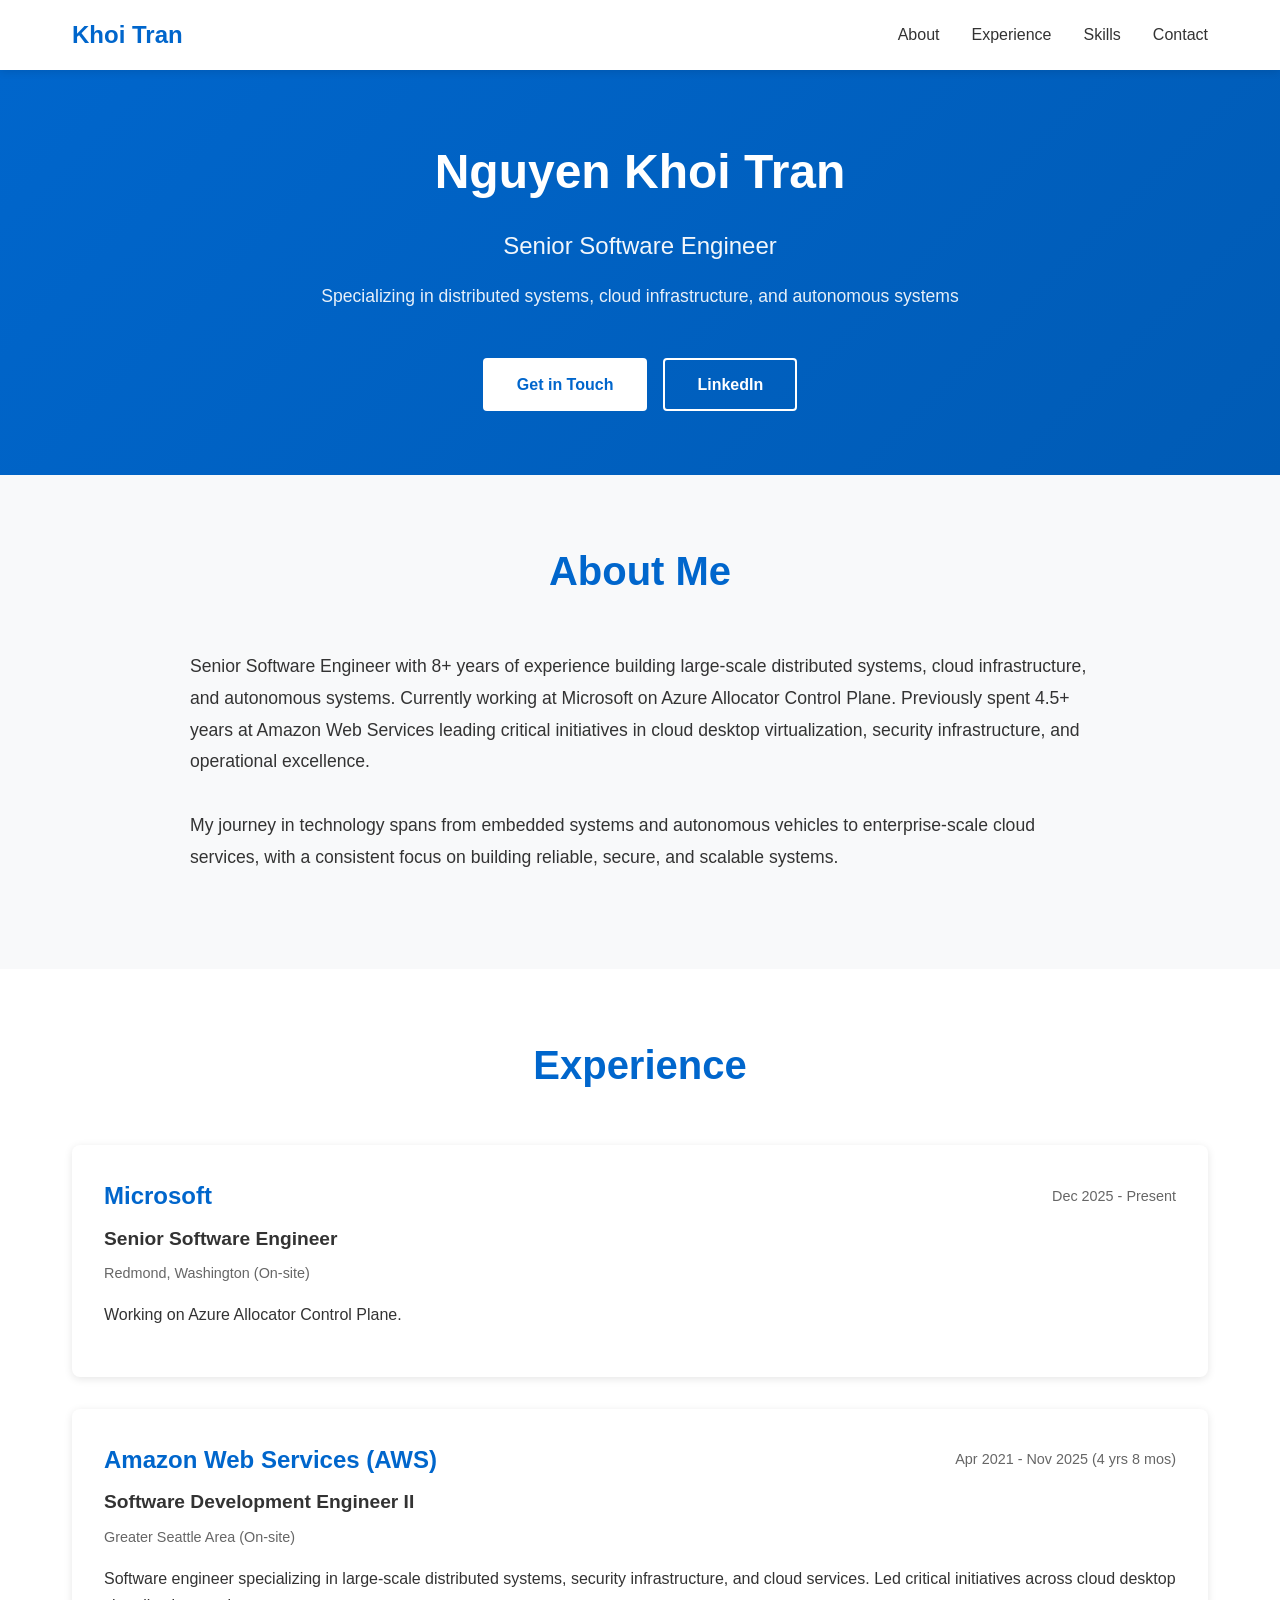
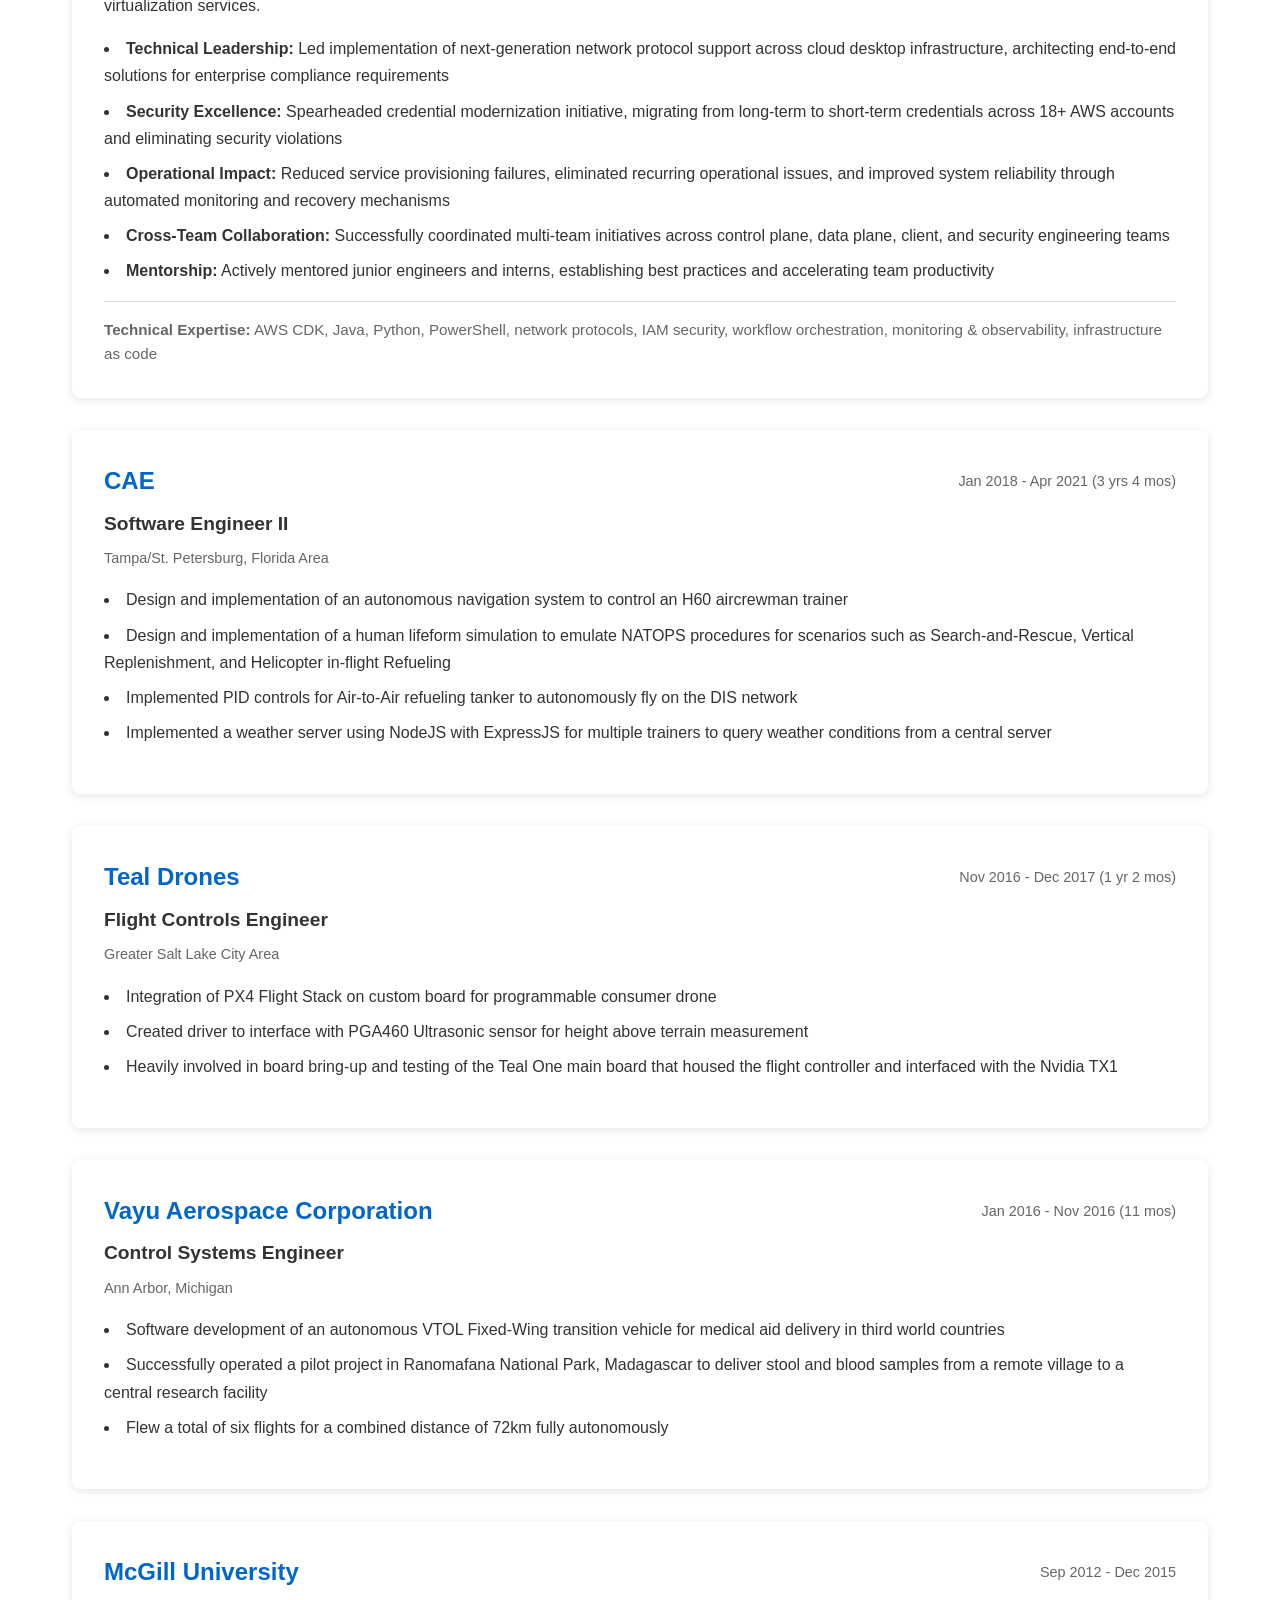
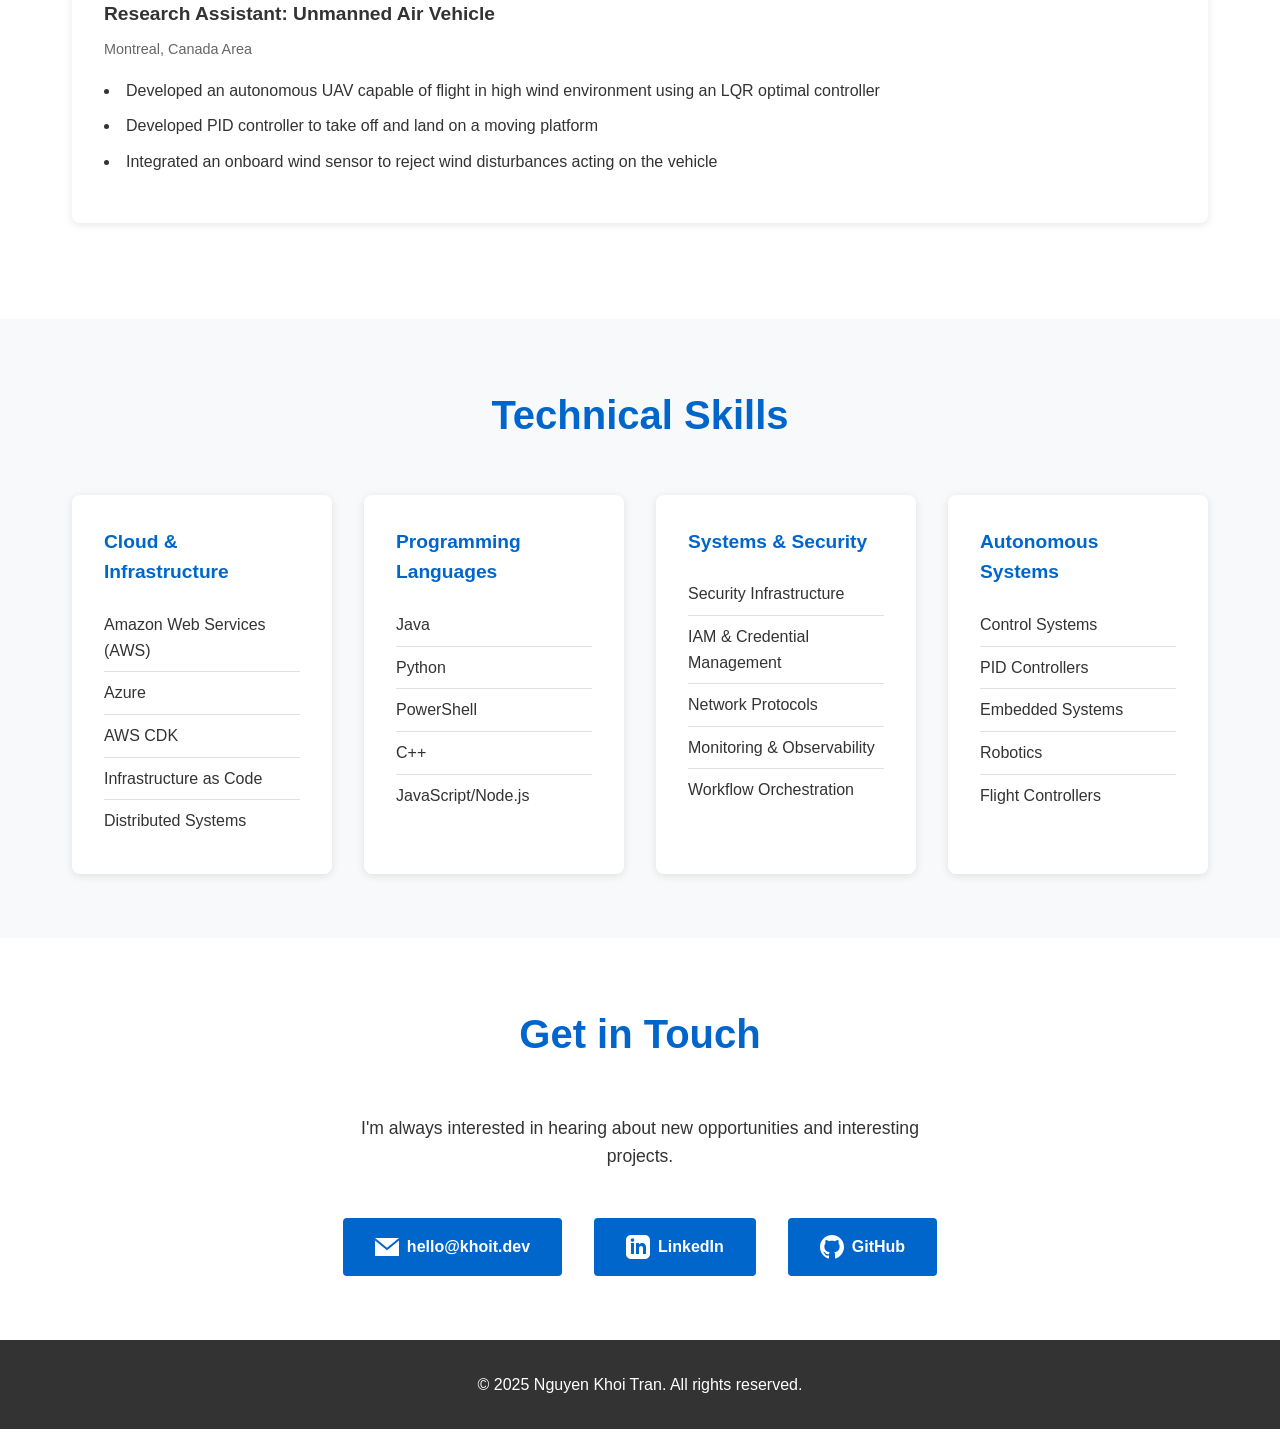
==== index.html @ 95dcb9d6 "Add personal website" ====
<!DOCTYPE html>
<html lang="en">
<head>
    <meta charset="UTF-8">
    <meta name="viewport" content="width=device-width, initial-scale=1.0">
    <meta name="description" content="Nguyen Khoi Tran - Senior Software Engineer specializing in distributed systems, cloud infrastructure, and autonomous systems.">
    <title>Nguyen Khoi Tran - Senior Software Engineer</title>
    <link rel="stylesheet" href="styles.css">
</head>
<body>
    <header>
        <nav>
            <div class="nav-container">
                <h1 class="logo">Khoi Tran</h1>
                <ul class="nav-links">
                    <li><a href="#about">About</a></li>
                    <li><a href="#experience">Experience</a></li>
                    <li><a href="#skills">Skills</a></li>
                    <li><a href="#contact">Contact</a></li>
                </ul>
            </div>
        </nav>
    </header>

    <main>
        <!-- Hero Section -->
        <section id="hero">
            <div class="container">
                <h1 class="hero-title">Nguyen Khoi Tran</h1>
                <p class="hero-subtitle">Senior Software Engineer</p>
                <p class="hero-description">Specializing in distributed systems, cloud infrastructure, and autonomous systems</p>
                <div class="hero-buttons">
                    <a href="#contact" class="btn btn-primary">Get in Touch</a>
                    <a href="https://www.linkedin.com/in/nktran/" target="_blank" class="btn btn-secondary">LinkedIn</a>
                </div>
            </div>
        </section>

        <!-- About Section -->
        <section id="about">
            <div class="container">
                <h2 class="section-title">About Me</h2>
                <p class="about-text">
                    Senior Software Engineer with 8+ years of experience building large-scale distributed systems, 
                    cloud infrastructure, and autonomous systems. Currently working at Microsoft on Azure Allocator Control Plane. 
                    Previously spent 4.5+ years at Amazon Web Services leading critical initiatives in cloud desktop virtualization, 
                    security infrastructure, and operational excellence.
                </p>
                <p class="about-text">
                    My journey in technology spans from embedded systems and autonomous vehicles to enterprise-scale 
                    cloud services, with a consistent focus on building reliable, secure, and scalable systems.
                </p>
            </div>
        </section>

        <!-- Experience Section -->
        <section id="experience">
            <div class="container">
                <h2 class="section-title">Experience</h2>
                
                <div class="experience-item">
                    <div class="company-header">
                        <h3>Microsoft</h3>
                        <span class="duration">Dec 2025 - Present</span>
                    </div>
                    <h4>Senior Software Engineer</h4>
                    <p class="location">Redmond, Washington (On-site)</p>
                    <p class="description">Working on Azure Allocator Control Plane.</p>
                </div>

                <div class="experience-item">
                    <div class="company-header">
                        <h3>Amazon Web Services (AWS)</h3>
                        <span class="duration">Apr 2021 - Nov 2025 (4 yrs 8 mos)</span>
                    </div>
                    <h4>Software Development Engineer II</h4>
                    <p class="location">Greater Seattle Area (On-site)</p>
                    <p class="description">
                        Software engineer specializing in large-scale distributed systems, security infrastructure, 
                        and cloud services. Led critical initiatives across cloud desktop virtualization services.
                    </p>
                    <ul class="achievements">
                        <li><strong>Technical Leadership:</strong> Led implementation of next-generation network protocol 
                            support across cloud desktop infrastructure, architecting end-to-end solutions for enterprise 
                            compliance requirements</li>
                        <li><strong>Security Excellence:</strong> Spearheaded credential modernization initiative, 
                            migrating from long-term to short-term credentials across 18+ AWS accounts and eliminating 
                            security violations</li>
                        <li><strong>Operational Impact:</strong> Reduced service provisioning failures, eliminated 
                            recurring operational issues, and improved system reliability through automated monitoring 
                            and recovery mechanisms</li>
                        <li><strong>Cross-Team Collaboration:</strong> Successfully coordinated multi-team initiatives 
                            across control plane, data plane, client, and security engineering teams</li>
                        <li><strong>Mentorship:</strong> Actively mentored junior engineers and interns, establishing 
                            best practices and accelerating team productivity</li>
                    </ul>
                    <p class="tech-stack"><strong>Technical Expertise:</strong> AWS CDK, Java, Python, PowerShell, 
                        network protocols, IAM security, workflow orchestration, monitoring & observability, 
                        infrastructure as code</p>
                </div>

                <div class="experience-item">
                    <div class="company-header">
                        <h3>CAE</h3>
                        <span class="duration">Jan 2018 - Apr 2021 (3 yrs 4 mos)</span>
                    </div>
                    <h4>Software Engineer II</h4>
                    <p class="location">Tampa/St. Petersburg, Florida Area</p>
                    <ul class="achievements">
                        <li>Design and implementation of an autonomous navigation system to control an H60 aircrewman trainer</li>
                        <li>Design and implementation of a human lifeform simulation to emulate NATOPS procedures for 
                            scenarios such as Search-and-Rescue, Vertical Replenishment, and Helicopter in-flight Refueling</li>
                        <li>Implemented PID controls for Air-to-Air refueling tanker to autonomously fly on the DIS network</li>
                        <li>Implemented a weather server using NodeJS with ExpressJS for multiple trainers to query 
                            weather conditions from a central server</li>
                    </ul>
                </div>

                <div class="experience-item">
                    <div class="company-header">
                        <h3>Teal Drones</h3>
                        <span class="duration">Nov 2016 - Dec 2017 (1 yr 2 mos)</span>
                    </div>
                    <h4>Flight Controls Engineer</h4>
                    <p class="location">Greater Salt Lake City Area</p>
                    <ul class="achievements">
                        <li>Integration of PX4 Flight Stack on custom board for programmable consumer drone</li>
                        <li>Created driver to interface with PGA460 Ultrasonic sensor for height above terrain measurement</li>
                        <li>Heavily involved in board bring-up and testing of the Teal One main board that housed the 
                            flight controller and interfaced with the Nvidia TX1</li>
                    </ul>
                </div>

                <div class="experience-item">
                    <div class="company-header">
                        <h3>Vayu Aerospace Corporation</h3>
                        <span class="duration">Jan 2016 - Nov 2016 (11 mos)</span>
                    </div>
                    <h4>Control Systems Engineer</h4>
                    <p class="location">Ann Arbor, Michigan</p>
                    <ul class="achievements">
                        <li>Software development of an autonomous VTOL Fixed-Wing transition vehicle for medical aid 
                            delivery in third world countries</li>
                        <li>Successfully operated a pilot project in Ranomafana National Park, Madagascar to deliver 
                            stool and blood samples from a remote village to a central research facility</li>
                        <li>Flew a total of six flights for a combined distance of 72km fully autonomously</li>
                    </ul>
                </div>

                <div class="experience-item">
                    <div class="company-header">
                        <h3>McGill University</h3>
                        <span class="duration">Sep 2012 - Dec 2015</span>
                    </div>
                    <h4>Research Assistant: Unmanned Air Vehicle</h4>
                    <p class="location">Montreal, Canada Area</p>
                    <ul class="achievements">
                        <li>Developed an autonomous UAV capable of flight in high wind environment using an LQR optimal controller</li>
                        <li>Developed PID controller to take off and land on a moving platform</li>
                        <li>Integrated an onboard wind sensor to reject wind disturbances acting on the vehicle</li>
                    </ul>
                </div>
            </div>
        </section>

        <!-- Skills Section -->
        <section id="skills">
            <div class="container">
                <h2 class="section-title">Technical Skills</h2>
                <div class="skills-grid">
                    <div class="skill-category">
                        <h3>Cloud & Infrastructure</h3>
                        <ul>
                            <li>Amazon Web Services (AWS)</li>
                            <li>Azure</li>
                            <li>AWS CDK</li>
                            <li>Infrastructure as Code</li>
                            <li>Distributed Systems</li>
                        </ul>
                    </div>
                    <div class="skill-category">
                        <h3>Programming Languages</h3>
                        <ul>
                            <li>Java</li>
                            <li>Python</li>
                            <li>PowerShell</li>
                            <li>C++</li>
                            <li>JavaScript/Node.js</li>
                        </ul>
                    </div>
                    <div class="skill-category">
                        <h3>Systems & Security</h3>
                        <ul>
                            <li>Security Infrastructure</li>
                            <li>IAM & Credential Management</li>
                            <li>Network Protocols</li>
                            <li>Monitoring & Observability</li>
                            <li>Workflow Orchestration</li>
                        </ul>
                    </div>
                    <div class="skill-category">
                        <h3>Autonomous Systems</h3>
                        <ul>
                            <li>Control Systems</li>
                            <li>PID Controllers</li>
                            <li>Embedded Systems</li>
                            <li>Robotics</li>
                            <li>Flight Controllers</li>
                        </ul>
                    </div>
                </div>
            </div>
        </section>

        <!-- Contact Section -->
        <section id="contact">
            <div class="container">
                <h2 class="section-title">Get in Touch</h2>
                <p class="contact-text">
                    I'm always interested in hearing about new opportunities and interesting projects.
                </p>
                <div class="contact-links">
                    <a href="mailto:hello@khoit.dev" class="contact-link">
                        <svg width="24" height="24" viewBox="0 0 24 24" fill="currentColor">
                            <path d="M12 12.713l-11.985-9.713h23.97l-11.985 9.713zm0 2.574l-12-9.725v15.438h24v-15.438l-12 9.725z"/>
                        </svg>
                        hello@khoit.dev
                    </a>
                    <a href="https://www.linkedin.com/in/nktran/" target="_blank" class="contact-link">
                        <svg width="24" height="24" viewBox="0 0 24 24" fill="currentColor">
                            <path d="M19 0h-14c-2.761 0-5 2.239-5 5v14c0 2.761 2.239 5 5 5h14c2.762 0 5-2.239 5-5v-14c0-2.761-2.238-5-5-5zm-11 19h-3v-11h3v11zm-1.5-12.268c-.966 0-1.75-.79-1.75-1.764s.784-1.764 1.75-1.764 1.75.79 1.75 1.764-.783 1.764-1.75 1.764zm13.5 12.268h-3v-5.604c0-3.368-4-3.113-4 0v5.604h-3v-11h3v1.765c1.396-2.586 7-2.777 7 2.476v6.759z"/>
                        </svg>
                        LinkedIn
                    </a>
                    <a href="https://github.com/nkhoit" target="_blank" class="contact-link">
                        <svg width="24" height="24" viewBox="0 0 24 24" fill="currentColor">
                            <path d="M12 0c-6.626 0-12 5.373-12 12 0 5.302 3.438 9.8 8.207 11.387.599.111.793-.261.793-.577v-2.234c-3.338.726-4.033-1.416-4.033-1.416-.546-1.387-1.333-1.756-1.333-1.756-1.089-.745.083-.729.083-.729 1.205.084 1.839 1.237 1.839 1.237 1.07 1.834 2.807 1.304 3.492.997.107-.775.418-1.305.762-1.604-2.665-.305-5.467-1.334-5.467-5.931 0-1.311.469-2.381 1.236-3.221-.124-.303-.535-1.524.117-3.176 0 0 1.008-.322 3.301 1.23.957-.266 1.983-.399 3.003-.404 1.02.005 2.047.138 3.006.404 2.291-1.552 3.297-1.23 3.297-1.23.653 1.653.242 2.874.118 3.176.77.84 1.235 1.911 1.235 3.221 0 4.609-2.807 5.624-5.479 5.921.43.372.823 1.102.823 2.222v3.293c0 .319.192.694.801.576 4.765-1.589 8.199-6.086 8.199-11.386 0-6.627-5.373-12-12-12z"/>
                        </svg>
                        GitHub
                    </a>
                </div>
            </div>
        </section>
    </main>

    <footer>
        <div class="container">
            <p>&copy; 2025 Nguyen Khoi Tran. All rights reserved.</p>
        </div>
    </footer>

    <script src="script.js"></script>
</body>
</html>
---- styles.css ----
/* CSS Variables */
:root {
    --primary-color: #0066cc;
    --secondary-color: #005bb5;
    --text-color: #333;
    --text-light: #666;
    --background: #ffffff;
    --background-alt: #f8f9fa;
    --border-color: #e0e0e0;
    --shadow: 0 2px 8px rgba(0, 0, 0, 0.1);
    --shadow-hover: 0 4px 16px rgba(0, 0, 0, 0.15);
    --max-width: 1200px;
    --spacing-xs: 0.5rem;
    --spacing-sm: 1rem;
    --spacing-md: 2rem;
    --spacing-lg: 3rem;
    --spacing-xl: 4rem;
}

/* Reset and Base Styles */
* {
    margin: 0;
    padding: 0;
    box-sizing: border-box;
}

html {
    scroll-behavior: smooth;
}

body {
    font-family: -apple-system, BlinkMacSystemFont, 'Segoe UI', Roboto, Oxygen, Ubuntu, Cantarell, sans-serif;
    line-height: 1.6;
    color: var(--text-color);
    background-color: var(--background);
}

.container {
    max-width: var(--max-width);
    margin: 0 auto;
    padding: 0 var(--spacing-md);
}

/* Header and Navigation */
header {
    background-color: var(--background);
    box-shadow: var(--shadow);
    position: sticky;
    top: 0;
    z-index: 1000;
}

.nav-container {
    max-width: var(--max-width);
    margin: 0 auto;
    padding: var(--spacing-sm) var(--spacing-md);
    display: flex;
    justify-content: space-between;
    align-items: center;
}

.logo {
    font-size: 1.5rem;
    font-weight: 700;
    color: var(--primary-color);
}

.nav-links {
    display: flex;
    list-style: none;
    gap: var(--spacing-md);
}

.nav-links a {
    text-decoration: none;
    color: var(--text-color);
    font-weight: 500;
    transition: color 0.3s ease;
}

.nav-links a:hover {
    color: var(--primary-color);
}

/* Hero Section */
#hero {
    background: linear-gradient(135deg, #0066cc 0%, #005bb5 100%);
    color: white;
    padding: var(--spacing-xl) 0;
    text-align: center;
}

.hero-title {
    font-size: 3rem;
    font-weight: 700;
    margin-bottom: var(--spacing-sm);
}

.hero-subtitle {
    font-size: 1.5rem;
    margin-bottom: var(--spacing-sm);
    opacity: 0.95;
}

.hero-description {
    font-size: 1.1rem;
    margin-bottom: var(--spacing-lg);
    opacity: 0.9;
}

.hero-buttons {
    display: flex;
    gap: var(--spacing-sm);
    justify-content: center;
    flex-wrap: wrap;
}

/* Buttons */
.btn {
    display: inline-block;
    padding: 0.75rem 2rem;
    border-radius: 4px;
    text-decoration: none;
    font-weight: 600;
    transition: all 0.3s ease;
    border: 2px solid transparent;
}

.btn-primary {
    background-color: white;
    color: var(--primary-color);
}

.btn-primary:hover {
    transform: translateY(-2px);
    box-shadow: var(--shadow-hover);
}

.btn-secondary {
    background-color: transparent;
    color: white;
    border-color: white;
}

.btn-secondary:hover {
    background-color: white;
    color: var(--primary-color);
}

/* Section Styles */
section {
    padding: var(--spacing-xl) 0;
}

section:nth-child(even) {
    background-color: var(--background-alt);
}

.section-title {
    font-size: 2.5rem;
    font-weight: 700;
    margin-bottom: var(--spacing-lg);
    text-align: center;
    color: var(--primary-color);
}

/* About Section */
.about-text {
    font-size: 1.1rem;
    line-height: 1.8;
    margin-bottom: var(--spacing-md);
    max-width: 900px;
    margin-left: auto;
    margin-right: auto;
}

/* Experience Section */
.experience-item {
    background-color: var(--background);
    border-radius: 8px;
    padding: var(--spacing-md);
    margin-bottom: var(--spacing-md);
    box-shadow: var(--shadow);
    transition: transform 0.3s ease, box-shadow 0.3s ease;
}

.experience-item:hover {
    transform: translateY(-4px);
    box-shadow: var(--shadow-hover);
}

.company-header {
    display: flex;
    justify-content: space-between;
    align-items: center;
    margin-bottom: var(--spacing-xs);
    flex-wrap: wrap;
    gap: var(--spacing-sm);
}

.company-header h3 {
    font-size: 1.5rem;
    color: var(--primary-color);
}

.duration {
    color: var(--text-light);
    font-size: 0.9rem;
    font-weight: 500;
}

.experience-item h4 {
    font-size: 1.2rem;
    margin-bottom: var(--spacing-xs);
    color: var(--text-color);
}

.location {
    color: var(--text-light);
    font-size: 0.9rem;
    margin-bottom: var(--spacing-sm);
}

.description {
    margin-bottom: var(--spacing-sm);
    line-height: 1.7;
}

.achievements {
    list-style-position: inside;
    margin-bottom: var(--spacing-sm);
}

.achievements li {
    margin-bottom: var(--spacing-xs);
    line-height: 1.7;
}

.tech-stack {
    margin-top: var(--spacing-sm);
    padding-top: var(--spacing-sm);
    border-top: 1px solid var(--border-color);
    color: var(--text-light);
    font-size: 0.95rem;
}

/* Skills Section */
.skills-grid {
    display: grid;
    grid-template-columns: repeat(auto-fit, minmax(250px, 1fr));
    gap: var(--spacing-md);
    margin-top: var(--spacing-md);
}

.skill-category {
    background-color: var(--background);
    padding: var(--spacing-md);
    border-radius: 8px;
    box-shadow: var(--shadow);
}

.skill-category h3 {
    color: var(--primary-color);
    margin-bottom: var(--spacing-sm);
    font-size: 1.2rem;
}

.skill-category ul {
    list-style: none;
}

.skill-category li {
    padding: var(--spacing-xs) 0;
    border-bottom: 1px solid var(--border-color);
}

.skill-category li:last-child {
    border-bottom: none;
}

/* Contact Section */
.contact-text {
    text-align: center;
    font-size: 1.1rem;
    margin-bottom: var(--spacing-lg);
    max-width: 600px;
    margin-left: auto;
    margin-right: auto;
}

.contact-links {
    display: flex;
    justify-content: center;
    gap: var(--spacing-md);
    flex-wrap: wrap;
}

.contact-link {
    display: flex;
    align-items: center;
    gap: var(--spacing-xs);
    padding: var(--spacing-sm) var(--spacing-md);
    background-color: var(--primary-color);
    color: white;
    text-decoration: none;
    border-radius: 4px;
    font-weight: 600;
    transition: all 0.3s ease;
}

.contact-link:hover {
    background-color: var(--secondary-color);
    transform: translateY(-2px);
    box-shadow: var(--shadow-hover);
}

/* Footer */
footer {
    background-color: var(--text-color);
    color: white;
    text-align: center;
    padding: var(--spacing-md) 0;
}

/* Responsive Design */
@media (max-width: 768px) {
    .nav-container {
        flex-direction: column;
        gap: var(--spacing-sm);
    }

    .nav-links {
        flex-wrap: wrap;
        justify-content: center;
        gap: var(--spacing-sm);
    }

    .hero-title {
        font-size: 2rem;
    }

    .hero-subtitle {
        font-size: 1.2rem;
    }

    .section-title {
        font-size: 2rem;
    }

    .company-header {
        flex-direction: column;
        align-items: flex-start;
    }

    .skills-grid {
        grid-template-columns: 1fr;
    }
}

@media (max-width: 480px) {
    .hero-title {
        font-size: 1.5rem;
    }

    .container {
        padding: 0 var(--spacing-sm);
    }

    .experience-item {
        padding: var(--spacing-sm);
    }
}
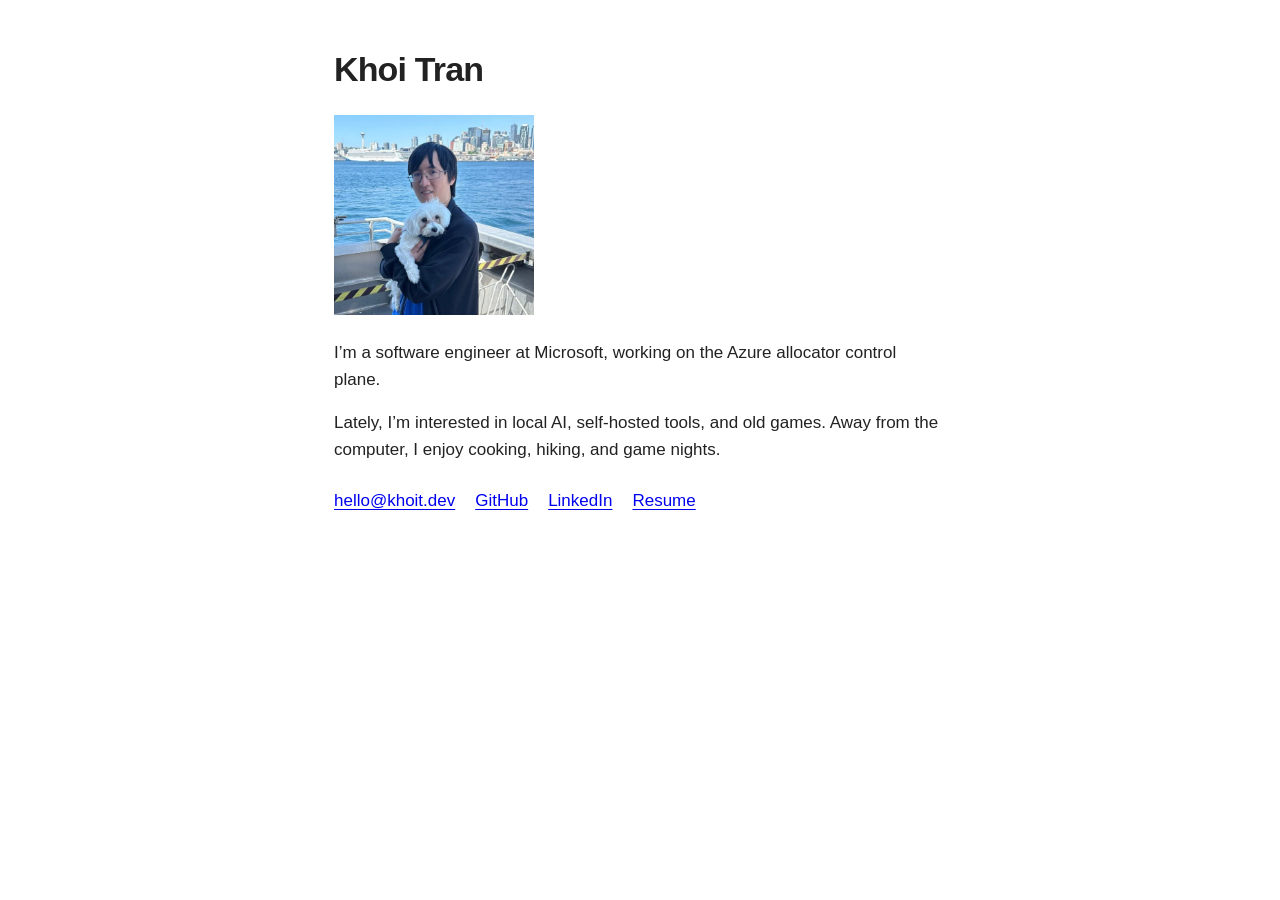
==== commit 2c060055: "Build minimal personal homepage and brief resume" ====
--- a/index.html
+++ b/index.html
@@ -1,254 +1,26 @@
 <!DOCTYPE html>
 <html lang="en">
 <head>
-    <meta charset="UTF-8">
-    <meta name="viewport" content="width=device-width, initial-scale=1.0">
-    <meta name="description" content="Nguyen Khoi Tran - Senior Software Engineer specializing in distributed systems, cloud infrastructure, and autonomous systems.">
-    <title>Nguyen Khoi Tran - Senior Software Engineer</title>
-    <link rel="stylesheet" href="styles.css">
+    <meta charset="utf-8">
+    <meta name="viewport" content="width=device-width, initial-scale=1">
+    <meta name="description" content="Khoi Tran — software engineer at Microsoft, interested in local AI, self-hosted tools, and old games.">
+    <title>Khoi Tran</title>
+    <link rel="stylesheet" href="/styles.css">
 </head>
 <body>
-    <header>
-        <nav>
-            <div class="nav-container">
-                <h1 class="logo">Khoi Tran</h1>
-                <ul class="nav-links">
-                    <li><a href="#about">About</a></li>
-                    <li><a href="#experience">Experience</a></li>
-                    <li><a href="#skills">Skills</a></li>
-                    <li><a href="#contact">Contact</a></li>
-                </ul>
-            </div>
+    <main class="home">
+        <h1>Khoi Tran</h1>
+        <img class="portrait" src="/assets/khoi-shiro.webp" width="580" height="580" alt="Khoi holding a small white dog on a boat, with Seattle in the background.">
+        <p>I’m a software engineer at Microsoft, working on the Azure allocator control plane.</p>
+        <p>Lately, I’m interested in local AI, self-hosted tools, and old games. Away from the computer, I enjoy cooking, hiking, and game nights.</p>
+        <nav aria-label="Contact and more">
+            <ul class="links">
+                <li><a href="mailto:hello@khoit.dev">hello@khoit.dev</a></li>
+                <li><a href="https://github.com/nkhoit">GitHub</a></li>
+                <li><a href="https://www.linkedin.com/in/nktran/">LinkedIn</a></li>
+                <li><a href="/resume/">Resume</a></li>
+            </ul>
         </nav>
-    </header>
-
-    <main>
-        <!-- Hero Section -->
-        <section id="hero">
-            <div class="container">
-                <h1 class="hero-title">Nguyen Khoi Tran</h1>
-                <p class="hero-subtitle">Senior Software Engineer</p>
-                <p class="hero-description">Specializing in distributed systems, cloud infrastructure, and autonomous systems</p>
-                <div class="hero-buttons">
-                    <a href="#contact" class="btn btn-primary">Get in Touch</a>
-                    <a href="https://www.linkedin.com/in/nktran/" target="_blank" class="btn btn-secondary">LinkedIn</a>
-                </div>
-            </div>
-        </section>
-
-        <!-- About Section -->
-        <section id="about">
-            <div class="container">
-                <h2 class="section-title">About Me</h2>
-                <p class="about-text">
-                    Senior Software Engineer with 8+ years of experience building large-scale distributed systems, 
-                    cloud infrastructure, and autonomous systems. Currently working at Microsoft on Azure Allocator Control Plane. 
-                    Previously spent 4.5+ years at Amazon Web Services leading critical initiatives in cloud desktop virtualization, 
-                    security infrastructure, and operational excellence.
-                </p>
-                <p class="about-text">
-                    My journey in technology spans from embedded systems and autonomous vehicles to enterprise-scale 
-                    cloud services, with a consistent focus on building reliable, secure, and scalable systems.
-                </p>
-            </div>
-        </section>
-
-        <!-- Experience Section -->
-        <section id="experience">
-            <div class="container">
-                <h2 class="section-title">Experience</h2>
-                
-                <div class="experience-item">
-                    <div class="company-header">
-                        <h3>Microsoft</h3>
-                        <span class="duration">Dec 2025 - Present</span>
-                    </div>
-                    <h4>Senior Software Engineer</h4>
-                    <p class="location">Redmond, Washington (On-site)</p>
-                    <p class="description">Working on Azure Allocator Control Plane.</p>
-                </div>
-
-                <div class="experience-item">
-                    <div class="company-header">
-                        <h3>Amazon Web Services (AWS)</h3>
-                        <span class="duration">Apr 2021 - Nov 2025 (4 yrs 8 mos)</span>
-                    </div>
-                    <h4>Software Development Engineer II</h4>
-                    <p class="location">Greater Seattle Area (On-site)</p>
-                    <p class="description">
-                        Software engineer specializing in large-scale distributed systems, security infrastructure, 
-                        and cloud services. Led critical initiatives across cloud desktop virtualization services.
-                    </p>
-                    <ul class="achievements">
-                        <li><strong>Technical Leadership:</strong> Led implementation of next-generation network protocol 
-                            support across cloud desktop infrastructure, architecting end-to-end solutions for enterprise 
-                            compliance requirements</li>
-                        <li><strong>Security Excellence:</strong> Spearheaded credential modernization initiative, 
-                            migrating from long-term to short-term credentials across 18+ AWS accounts and eliminating 
-                            security violations</li>
-                        <li><strong>Operational Impact:</strong> Reduced service provisioning failures, eliminated 
-                            recurring operational issues, and improved system reliability through automated monitoring 
-                            and recovery mechanisms</li>
-                        <li><strong>Cross-Team Collaboration:</strong> Successfully coordinated multi-team initiatives 
-                            across control plane, data plane, client, and security engineering teams</li>
-                        <li><strong>Mentorship:</strong> Actively mentored junior engineers and interns, establishing 
-                            best practices and accelerating team productivity</li>
-                    </ul>
-                    <p class="tech-stack"><strong>Technical Expertise:</strong> AWS CDK, Java, Python, PowerShell, 
-                        network protocols, IAM security, workflow orchestration, monitoring & observability, 
-                        infrastructure as code</p>
-                </div>
-
-                <div class="experience-item">
-                    <div class="company-header">
-                        <h3>CAE</h3>
-                        <span class="duration">Jan 2018 - Apr 2021 (3 yrs 4 mos)</span>
-                    </div>
-                    <h4>Software Engineer II</h4>
-                    <p class="location">Tampa/St. Petersburg, Florida Area</p>
-                    <ul class="achievements">
-                        <li>Design and implementation of an autonomous navigation system to control an H60 aircrewman trainer</li>
-                        <li>Design and implementation of a human lifeform simulation to emulate NATOPS procedures for 
-                            scenarios such as Search-and-Rescue, Vertical Replenishment, and Helicopter in-flight Refueling</li>
-                        <li>Implemented PID controls for Air-to-Air refueling tanker to autonomously fly on the DIS network</li>
-                        <li>Implemented a weather server using NodeJS with ExpressJS for multiple trainers to query 
-                            weather conditions from a central server</li>
-                    </ul>
-                </div>
-
-                <div class="experience-item">
-                    <div class="company-header">
-                        <h3>Teal Drones</h3>
-                        <span class="duration">Nov 2016 - Dec 2017 (1 yr 2 mos)</span>
-                    </div>
-                    <h4>Flight Controls Engineer</h4>
-                    <p class="location">Greater Salt Lake City Area</p>
-                    <ul class="achievements">
-                        <li>Integration of PX4 Flight Stack on custom board for programmable consumer drone</li>
-                        <li>Created driver to interface with PGA460 Ultrasonic sensor for height above terrain measurement</li>
-                        <li>Heavily involved in board bring-up and testing of the Teal One main board that housed the 
-                            flight controller and interfaced with the Nvidia TX1</li>
-                    </ul>
-                </div>
-
-                <div class="experience-item">
-                    <div class="company-header">
-                        <h3>Vayu Aerospace Corporation</h3>
-                        <span class="duration">Jan 2016 - Nov 2016 (11 mos)</span>
-                    </div>
-                    <h4>Control Systems Engineer</h4>
-                    <p class="location">Ann Arbor, Michigan</p>
-                    <ul class="achievements">
-                        <li>Software development of an autonomous VTOL Fixed-Wing transition vehicle for medical aid 
-                            delivery in third world countries</li>
-                        <li>Successfully operated a pilot project in Ranomafana National Park, Madagascar to deliver 
-                            stool and blood samples from a remote village to a central research facility</li>
-                        <li>Flew a total of six flights for a combined distance of 72km fully autonomously</li>
-                    </ul>
-                </div>
-
-                <div class="experience-item">
-                    <div class="company-header">
-                        <h3>McGill University</h3>
-                        <span class="duration">Sep 2012 - Dec 2015</span>
-                    </div>
-                    <h4>Research Assistant: Unmanned Air Vehicle</h4>
-                    <p class="location">Montreal, Canada Area</p>
-                    <ul class="achievements">
-                        <li>Developed an autonomous UAV capable of flight in high wind environment using an LQR optimal controller</li>
-                        <li>Developed PID controller to take off and land on a moving platform</li>
-                        <li>Integrated an onboard wind sensor to reject wind disturbances acting on the vehicle</li>
-                    </ul>
-                </div>
-            </div>
-        </section>
-
-        <!-- Skills Section -->
-        <section id="skills">
-            <div class="container">
-                <h2 class="section-title">Technical Skills</h2>
-                <div class="skills-grid">
-                    <div class="skill-category">
-                        <h3>Cloud & Infrastructure</h3>
-                        <ul>
-                            <li>Amazon Web Services (AWS)</li>
-                            <li>Azure</li>
-                            <li>AWS CDK</li>
-                            <li>Infrastructure as Code</li>
-                            <li>Distributed Systems</li>
-                        </ul>
-                    </div>
-                    <div class="skill-category">
-                        <h3>Programming Languages</h3>
-                        <ul>
-                            <li>Java</li>
-                            <li>Python</li>
-                            <li>PowerShell</li>
-                            <li>C++</li>
-                            <li>JavaScript/Node.js</li>
-                        </ul>
-                    </div>
-                    <div class="skill-category">
-                        <h3>Systems & Security</h3>
-                        <ul>
-                            <li>Security Infrastructure</li>
-                            <li>IAM & Credential Management</li>
-                            <li>Network Protocols</li>
-                            <li>Monitoring & Observability</li>
-                            <li>Workflow Orchestration</li>
-                        </ul>
-                    </div>
-                    <div class="skill-category">
-                        <h3>Autonomous Systems</h3>
-                        <ul>
-                            <li>Control Systems</li>
-                            <li>PID Controllers</li>
-                            <li>Embedded Systems</li>
-                            <li>Robotics</li>
-                            <li>Flight Controllers</li>
-                        </ul>
-                    </div>
-                </div>
-            </div>
-        </section>
-
-        <!-- Contact Section -->
-        <section id="contact">
-            <div class="container">
-                <h2 class="section-title">Get in Touch</h2>
-                <p class="contact-text">
-                    I'm always interested in hearing about new opportunities and interesting projects.
-                </p>
-                <div class="contact-links">
-                    <a href="mailto:hello@khoit.dev" class="contact-link">
-                        <svg width="24" height="24" viewBox="0 0 24 24" fill="currentColor">
-                            <path d="M12 12.713l-11.985-9.713h23.97l-11.985 9.713zm0 2.574l-12-9.725v15.438h24v-15.438l-12 9.725z"/>
-                        </svg>
-                        hello@khoit.dev
-                    </a>
-                    <a href="https://www.linkedin.com/in/nktran/" target="_blank" class="contact-link">
-                        <svg width="24" height="24" viewBox="0 0 24 24" fill="currentColor">
-                            <path d="M19 0h-14c-2.761 0-5 2.239-5 5v14c0 2.761 2.239 5 5 5h14c2.762 0 5-2.239 5-5v-14c0-2.761-2.238-5-5-5zm-11 19h-3v-11h3v11zm-1.5-12.268c-.966 0-1.75-.79-1.75-1.764s.784-1.764 1.75-1.764 1.75.79 1.75 1.764-.783 1.764-1.75 1.764zm13.5 12.268h-3v-5.604c0-3.368-4-3.113-4 0v5.604h-3v-11h3v1.765c1.396-2.586 7-2.777 7 2.476v6.759z"/>
-                        </svg>
-                        LinkedIn
-                    </a>
-                    <a href="https://github.com/nkhoit" target="_blank" class="contact-link">
-                        <svg width="24" height="24" viewBox="0 0 24 24" fill="currentColor">
-                            <path d="M12 0c-6.626 0-12 5.373-12 12 0 5.302 3.438 9.8 8.207 11.387.599.111.793-.261.793-.577v-2.234c-3.338.726-4.033-1.416-4.033-1.416-.546-1.387-1.333-1.756-1.333-1.756-1.089-.745.083-.729.083-.729 1.205.084 1.839 1.237 1.839 1.237 1.07 1.834 2.807 1.304 3.492.997.107-.775.418-1.305.762-1.604-2.665-.305-5.467-1.334-5.467-5.931 0-1.311.469-2.381 1.236-3.221-.124-.303-.535-1.524.117-3.176 0 0 1.008-.322 3.301 1.23.957-.266 1.983-.399 3.003-.404 1.02.005 2.047.138 3.006.404 2.291-1.552 3.297-1.23 3.297-1.23.653 1.653.242 2.874.118 3.176.77.84 1.235 1.911 1.235 3.221 0 4.609-2.807 5.624-5.479 5.921.43.372.823 1.102.823 2.222v3.293c0 .319.192.694.801.576 4.765-1.589 8.199-6.086 8.199-11.386 0-6.627-5.373-12-12-12z"/>
-                        </svg>
-                        GitHub
-                    </a>
-                </div>
-            </div>
-        </section>
     </main>
-
-    <footer>
-        <div class="container">
-            <p>&copy; 2025 Nguyen Khoi Tran. All rights reserved.</p>
-        </div>
-    </footer>
-
-    <script src="script.js"></script>
 </body>
 </html>
--- a/styles.css
+++ b/styles.css
@@ -1,372 +1,118 @@
-/* CSS Variables */
 :root {
-    --primary-color: #0066cc;
-    --secondary-color: #005bb5;
-    --text-color: #333;
-    --text-light: #666;
-    --background: #ffffff;
-    --background-alt: #f8f9fa;
-    --border-color: #e0e0e0;
-    --shadow: 0 2px 8px rgba(0, 0, 0, 0.1);
-    --shadow-hover: 0 4px 16px rgba(0, 0, 0, 0.15);
-    --max-width: 1200px;
-    --spacing-xs: 0.5rem;
-    --spacing-sm: 1rem;
-    --spacing-md: 2rem;
-    --spacing-lg: 3rem;
-    --spacing-xl: 4rem;
+    color-scheme: light;
+    font-family: -apple-system, BlinkMacSystemFont, "Segoe UI", sans-serif;
+    font-size: 17px;
+    line-height: 1.6;
+    color: #222;
+    background: #fff;
 }
 
-/* Reset and Base Styles */
 * {
-    margin: 0;
-    padding: 0;
     box-sizing: border-box;
 }
 
-html {
-    scroll-behavior: smooth;
+body {
+    max-width: 660px;
+    margin: 48px auto;
+    padding: 0 24px;
 }
 
-body {
-    font-family: -apple-system, BlinkMacSystemFont, 'Segoe UI', Roboto, Oxygen, Ubuntu, Cantarell, sans-serif;
-    line-height: 1.6;
-    color: var(--text-color);
-    background-color: var(--background);
+h1, h2, h3 {
+    line-height: 1.25;
 }
 
-.container {
-    max-width: var(--max-width);
-    margin: 0 auto;
-    padding: 0 var(--spacing-md);
+h1 {
+    margin: 0 0 24px;
+    font-size: 2rem;
+    font-weight: 650;
+    letter-spacing: -0.025em;
 }
 
-/* Header and Navigation */
-header {
-    background-color: var(--background);
-    box-shadow: var(--shadow);
-    position: sticky;
-    top: 0;
-    z-index: 1000;
+h2 {
+    margin: 32px 0 20px;
+    font-size: 1.25rem;
 }
 
-.nav-container {
-    max-width: var(--max-width);
-    margin: 0 auto;
-    padding: var(--spacing-sm) var(--spacing-md);
-    display: flex;
-    justify-content: space-between;
-    align-items: center;
+h3 {
+    margin: 0 0 4px;
+    font-size: 1rem;
+    font-weight: 650;
 }
 
-.logo {
-    font-size: 1.5rem;
-    font-weight: 700;
-    color: var(--primary-color);
+p {
+    margin: 0 0 16px;
 }
 
-.nav-links {
-    display: flex;
-    list-style: none;
-    gap: var(--spacing-md);
+a {
+    color: #0000ee;
+    text-decoration: underline;
+    text-underline-offset: 0.15em;
 }
 
-.nav-links a {
-    text-decoration: none;
-    color: var(--text-color);
-    font-weight: 500;
-    transition: color 0.3s ease;
+a:visited {
+    color: #551a8b;
 }
 
-.nav-links a:hover {
-    color: var(--primary-color);
+a:focus-visible {
+    outline: 2px solid #0000ee;
+    outline-offset: 4px;
 }
 
-/* Hero Section */
-#hero {
-    background: linear-gradient(135deg, #0066cc 0%, #005bb5 100%);
-    color: white;
-    padding: var(--spacing-xl) 0;
-    text-align: center;
+.portrait {
+    display: block;
+    width: 200px;
+    max-width: 100%;
+    height: auto;
+    margin: 0 0 24px;
 }
 
-.hero-title {
-    font-size: 3rem;
-    font-weight: 700;
-    margin-bottom: var(--spacing-sm);
+.links {
+    display: flex;
+    flex-wrap: wrap;
+    gap: 8px 20px;
+    list-style: none;
+    padding: 0;
+    margin: 24px 0 0;
 }
 
-.hero-subtitle {
-    font-size: 1.5rem;
-    margin-bottom: var(--spacing-sm);
-    opacity: 0.95;
+.back {
+    margin-bottom: 24px;
 }
 
-.hero-description {
-    font-size: 1.1rem;
-    margin-bottom: var(--spacing-lg);
-    opacity: 0.9;
+.resume h1 {
+    margin-bottom: 12px;
 }
 
-.hero-buttons {
-    display: flex;
-    gap: var(--spacing-sm);
-    justify-content: center;
-    flex-wrap: wrap;
+.entry {
+    margin-bottom: 24px;
+    break-inside: avoid;
 }
 
-/* Buttons */
-.btn {
-    display: inline-block;
-    padding: 0.75rem 2rem;
-    border-radius: 4px;
-    text-decoration: none;
-    font-weight: 600;
-    transition: all 0.3s ease;
-    border: 2px solid transparent;
+.dates {
+    color: #555;
+    font-size: 0.9rem;
+    margin-bottom: 4px;
 }
 
-.btn-primary {
-    background-color: white;
-    color: var(--primary-color);
-}
-
-.btn-primary:hover {
-    transform: translateY(-2px);
-    box-shadow: var(--shadow-hover);
-}
-
-.btn-secondary {
-    background-color: transparent;
-    color: white;
-    border-color: white;
-}
-
-.btn-secondary:hover {
-    background-color: white;
-    color: var(--primary-color);
-}
-
-/* Section Styles */
-section {
-    padding: var(--spacing-xl) 0;
-}
-
-section:nth-child(even) {
-    background-color: var(--background-alt);
-}
-
-.section-title {
-    font-size: 2.5rem;
-    font-weight: 700;
-    margin-bottom: var(--spacing-lg);
-    text-align: center;
-    color: var(--primary-color);
-}
-
-/* About Section */
-.about-text {
-    font-size: 1.1rem;
-    line-height: 1.8;
-    margin-bottom: var(--spacing-md);
-    max-width: 900px;
-    margin-left: auto;
-    margin-right: auto;
-}
-
-/* Experience Section */
-.experience-item {
-    background-color: var(--background);
-    border-radius: 8px;
-    padding: var(--spacing-md);
-    margin-bottom: var(--spacing-md);
-    box-shadow: var(--shadow);
-    transition: transform 0.3s ease, box-shadow 0.3s ease;
-}
-
-.experience-item:hover {
-    transform: translateY(-4px);
-    box-shadow: var(--shadow-hover);
-}
-
-.company-header {
-    display: flex;
-    justify-content: space-between;
-    align-items: center;
-    margin-bottom: var(--spacing-xs);
-    flex-wrap: wrap;
-    gap: var(--spacing-sm);
-}
-
-.company-header h3 {
-    font-size: 1.5rem;
-    color: var(--primary-color);
-}
-
-.duration {
-    color: var(--text-light);
-    font-size: 0.9rem;
-    font-weight: 500;
-}
-
-.experience-item h4 {
-    font-size: 1.2rem;
-    margin-bottom: var(--spacing-xs);
-    color: var(--text-color);
-}
-
-.location {
-    color: var(--text-light);
-    font-size: 0.9rem;
-    margin-bottom: var(--spacing-sm);
-}
-
-.description {
-    margin-bottom: var(--spacing-sm);
-    line-height: 1.7;
-}
-
-.achievements {
-    list-style-position: inside;
-    margin-bottom: var(--spacing-sm);
-}
-
-.achievements li {
-    margin-bottom: var(--spacing-xs);
-    line-height: 1.7;
-}
-
-.tech-stack {
-    margin-top: var(--spacing-sm);
-    padding-top: var(--spacing-sm);
-    border-top: 1px solid var(--border-color);
-    color: var(--text-light);
-    font-size: 0.95rem;
-}
-
-/* Skills Section */
-.skills-grid {
-    display: grid;
-    grid-template-columns: repeat(auto-fit, minmax(250px, 1fr));
-    gap: var(--spacing-md);
-    margin-top: var(--spacing-md);
-}
-
-.skill-category {
-    background-color: var(--background);
-    padding: var(--spacing-md);
-    border-radius: 8px;
-    box-shadow: var(--shadow);
-}
-
-.skill-category h3 {
-    color: var(--primary-color);
-    margin-bottom: var(--spacing-sm);
-    font-size: 1.2rem;
-}
-
-.skill-category ul {
-    list-style: none;
-}
-
-.skill-category li {
-    padding: var(--spacing-xs) 0;
-    border-bottom: 1px solid var(--border-color);
-}
-
-.skill-category li:last-child {
-    border-bottom: none;
-}
-
-/* Contact Section */
-.contact-text {
-    text-align: center;
-    font-size: 1.1rem;
-    margin-bottom: var(--spacing-lg);
-    max-width: 600px;
-    margin-left: auto;
-    margin-right: auto;
-}
-
-.contact-links {
-    display: flex;
-    justify-content: center;
-    gap: var(--spacing-md);
-    flex-wrap: wrap;
-}
-
-.contact-link {
-    display: flex;
-    align-items: center;
-    gap: var(--spacing-xs);
-    padding: var(--spacing-sm) var(--spacing-md);
-    background-color: var(--primary-color);
-    color: white;
-    text-decoration: none;
-    border-radius: 4px;
-    font-weight: 600;
-    transition: all 0.3s ease;
-}
-
-.contact-link:hover {
-    background-color: var(--secondary-color);
-    transform: translateY(-2px);
-    box-shadow: var(--shadow-hover);
-}
-
-/* Footer */
-footer {
-    background-color: var(--text-color);
-    color: white;
-    text-align: center;
-    padding: var(--spacing-md) 0;
-}
-
-/* Responsive Design */
-@media (max-width: 768px) {
-    .nav-container {
-        flex-direction: column;
-        gap: var(--spacing-sm);
-    }
-
-    .nav-links {
-        flex-wrap: wrap;
-        justify-content: center;
-        gap: var(--spacing-sm);
-    }
-
-    .hero-title {
-        font-size: 2rem;
-    }
-
-    .hero-subtitle {
-        font-size: 1.2rem;
-    }
-
-    .section-title {
-        font-size: 2rem;
-    }
-
-    .company-header {
-        flex-direction: column;
-        align-items: flex-start;
-    }
-
-    .skills-grid {
-        grid-template-columns: 1fr;
+@media (max-width: 480px) {
+    body {
+        margin: 28px auto;
     }
 }
 
-@media (max-width: 480px) {
-    .hero-title {
-        font-size: 1.5rem;
+@media print {
+    body {
+        max-width: none;
+        margin: 0;
+        padding: 0;
+        font-size: 11pt;
     }
 
-    .container {
-        padding: 0 var(--spacing-sm);
+    a, a:visited {
+        color: inherit;
     }
 
-    .experience-item {
-        padding: var(--spacing-sm);
+    .back {
+        display: none;
     }
 }
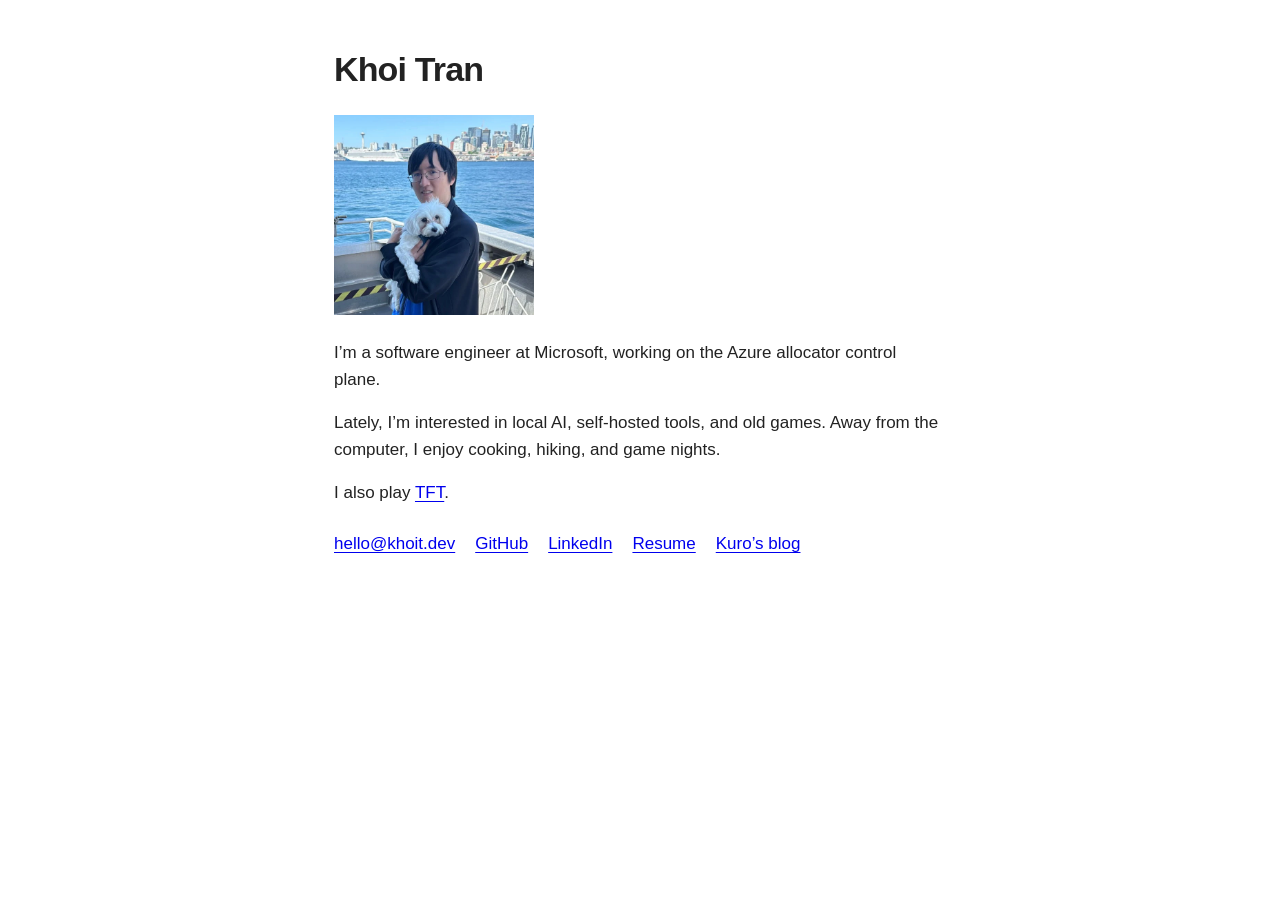
==== commit b26c2256: "Add TFT profile link and Kuro-authored static Markdown blog" ====
--- a/index.html
+++ b/index.html
@@ -13,12 +13,14 @@
         <img class="portrait" src="/assets/khoi-shiro.webp" width="580" height="580" alt="Khoi holding a small white dog on a boat, with Seattle in the background.">
         <p>I’m a software engineer at Microsoft, working on the Azure allocator control plane.</p>
         <p>Lately, I’m interested in local AI, self-hosted tools, and old games. Away from the computer, I enjoy cooking, hiking, and game nights.</p>
+        <p>I also play <a href="https://lolchess.gg/profile/na/Nile-Fish/set18">TFT</a>.</p>
         <nav aria-label="Contact and more">
             <ul class="links">
                 <li><a href="mailto:hello@khoit.dev">hello@khoit.dev</a></li>
                 <li><a href="https://github.com/nkhoit">GitHub</a></li>
                 <li><a href="https://www.linkedin.com/in/nktran/">LinkedIn</a></li>
                 <li><a href="/resume/">Resume</a></li>
+                <li><a href="/blog/">Kuro’s blog</a></li>
             </ul>
         </nav>
     </main>
--- a/styles.css
+++ b/styles.css
@@ -94,6 +94,51 @@
     margin-bottom: 4px;
 }
 
+.blog h1 {
+    margin-bottom: 12px;
+}
+
+.byline, .attribution {
+    color: #555;
+    font-size: 0.9rem;
+}
+
+.byline {
+    margin-bottom: 4px;
+}
+
+.post-list {
+    list-style: none;
+    padding: 0;
+}
+
+.post-list h2 {
+    margin-bottom: 8px;
+}
+
+.post-body {
+    overflow-wrap: anywhere;
+}
+
+.post-body h2, .post-body h3 {
+    margin-top: 32px;
+}
+
+.post-body pre {
+    overflow-x: auto;
+    padding: 12px;
+    border: 1px solid #ddd;
+}
+
+.post-body code {
+    font-size: 0.9em;
+}
+
+.post-body img {
+    max-width: 100%;
+    height: auto;
+}
+
 @media (max-width: 480px) {
     body {
         margin: 28px auto;
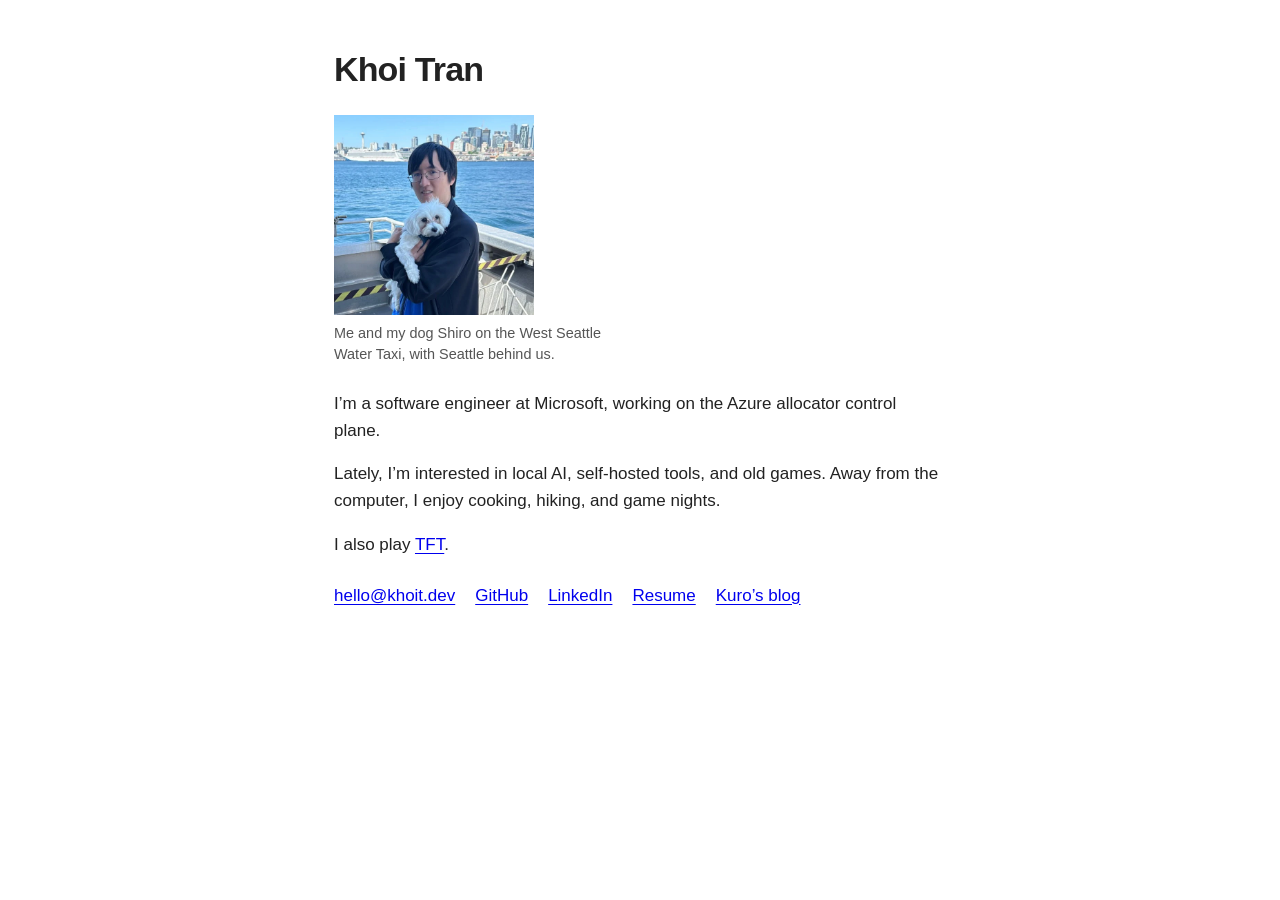
==== commit 2899458a: "Identify Shiro and the West Seattle Water Taxi in photo caption" ====
--- a/index.html
+++ b/index.html
@@ -10,7 +10,10 @@
 <body>
     <main class="home">
         <h1>Khoi Tran</h1>
-        <img class="portrait" src="/assets/khoi-shiro.webp" width="580" height="580" alt="Khoi holding a small white dog on a boat, with Seattle in the background.">
+        <figure class="portrait-figure">
+            <img class="portrait" src="/assets/khoi-shiro.webp" width="580" height="580" alt="Khoi holding his white dog Shiro aboard the West Seattle Water Taxi, with the Seattle skyline behind them.">
+            <figcaption>Me and my dog Shiro on the West Seattle Water Taxi, with Seattle behind us.</figcaption>
+        </figure>
         <p>I’m a software engineer at Microsoft, working on the Azure allocator control plane.</p>
         <p>Lately, I’m interested in local AI, self-hosted tools, and old games. Away from the computer, I enjoy cooking, hiking, and game nights.</p>
         <p>I also play <a href="https://lolchess.gg/profile/na/Nile-Fish/set18">TFT</a>.</p>
--- a/styles.css
+++ b/styles.css
@@ -58,12 +58,25 @@
     outline-offset: 4px;
 }
 
+.portrait-figure {
+    margin: 0 0 24px;
+}
+
+.portrait-figure figcaption {
+    max-width: 48ch;
+    margin-top: 8px;
+    color: #555;
+    font-size: 0.85rem;
+    line-height: 1.5;
+    text-wrap: balance;
+}
+
 .portrait {
     display: block;
     width: 200px;
     max-width: 100%;
     height: auto;
-    margin: 0 0 24px;
+    margin: 0;
 }
 
 .links {
